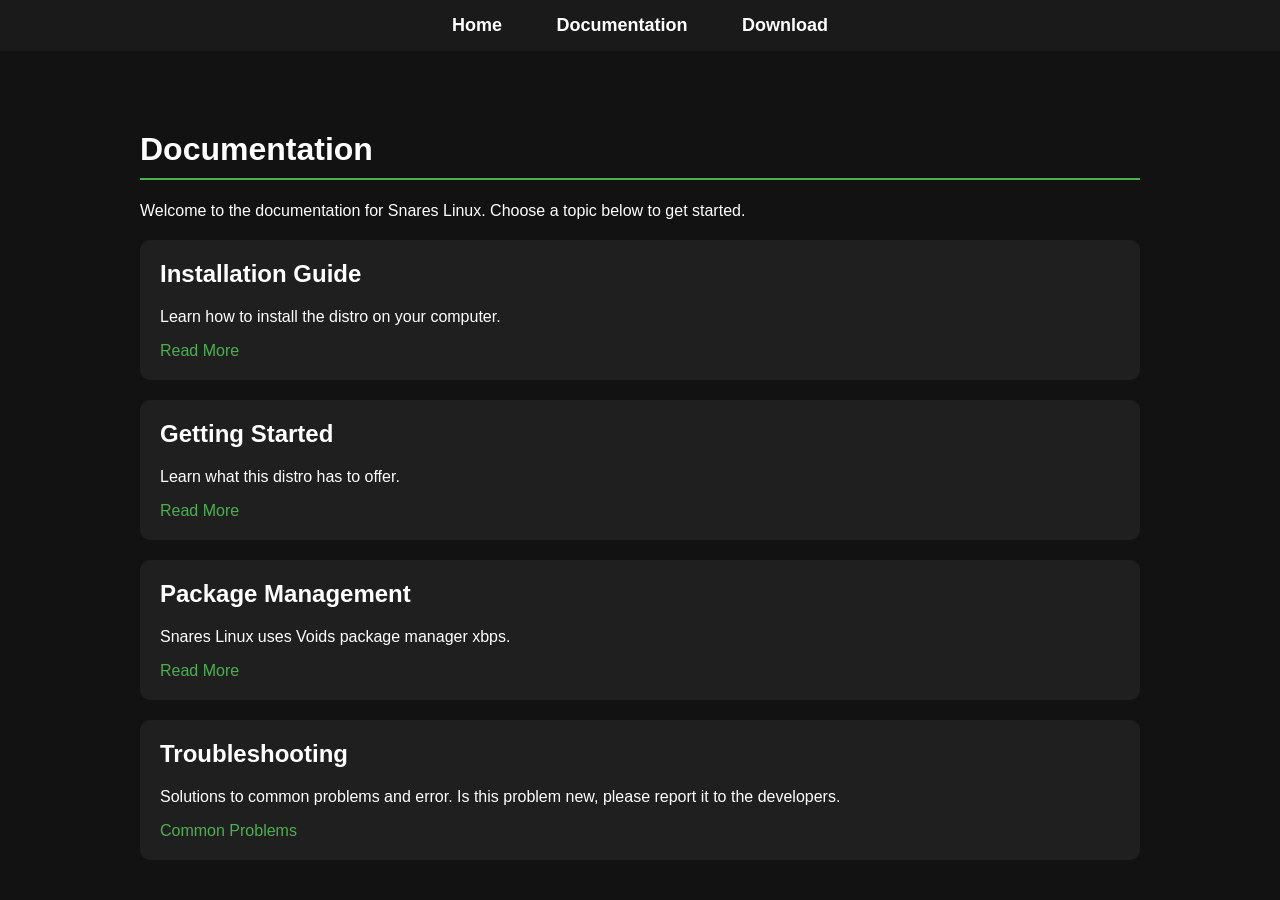
==== documentation.html @ 0bc43b1f "Add documentation.html for Snares Linux This file contains the HTML structure and styling for the do" ====
<!DOCTYPE html>
<html>
  <head>
    <title>Documentation - Snares Linux</title>

    <style>
      body {
        margin: 0;
        font-family: Arial, sans-serif;
        background-color: #121212;
        color: white;
      }

      .navbar {
        position: fixed;
        top: 0;
        width: 100%;
        background-color: #1a1a1a;
        padding: 15px 0;
        text-align: center;
      }

      .navbar a {
        color: white;
        text-decoration: none;
        margin: 0 25px;
        font-size: 18px;
        font-weight: bold;
      }

      .navbar a:hover {
        color: #4CAF50;
      }

      .content {
        margin-top: 80px;
        padding: 30px;
        max-width: 1000px;
        margin-left: auto;
        margin-right: auto;
      }

      h1 {
        border-bottom: 2px solid #4CAF50;
        padding-bottom: 10px;
      }

      .doc-card {
        background-color: #1f1f1f;
        padding: 20px;
        margin-top: 20px;
        border-radius: 10px;
      }

      .doc-card h2 {
        margin-top: 0;
      }

      .doc-card a {
        color: #4CAF50;
        text-decoration: none;
      }

      .doc-card a:hover {
        text-decorations: underline;
      }
      
    </style>
  </head>

  <body>
    <div class="navbar">
      <a href="index.html">Home</a>
      <a href="documentation.html">Documentation</a>
      <a href="download.html">Download</a>
    </div>

    <div class="content">
      <h1>Documentation</h1>

      <p>
        Welcome to the documentation for Snares Linux.
        Choose a topic below to get started.
      </p>

      <div class="doc-card">
        <h2>Installation Guide</h2>
        <p>Learn how to install the distro on your computer.</p>
        <a href="#">Read More</a>
      </div>

      <div class="doc-card">
        <h2>Getting Started</h2>
        <p>Learn what this distro has to offer.</p>
        <a href="#">Read More</a>
      </div>

      <div class="doc-card">
        <h2>Package Management</h2>
        <p>Snares Linux uses Voids package manager xbps.</p>
        <a href="https://docs.voidlinux.org/xbps/index.html"R>Read More</a>
      </div>

      <div class="doc-card">
        <h2>Troubleshooting</h2>
        <p>Solutions to common problems and error. Is this problem new, please report it to the developers.</p>
        <a href="#">Common Problems</a>
      </div>

    </div>
  </body>
</html>
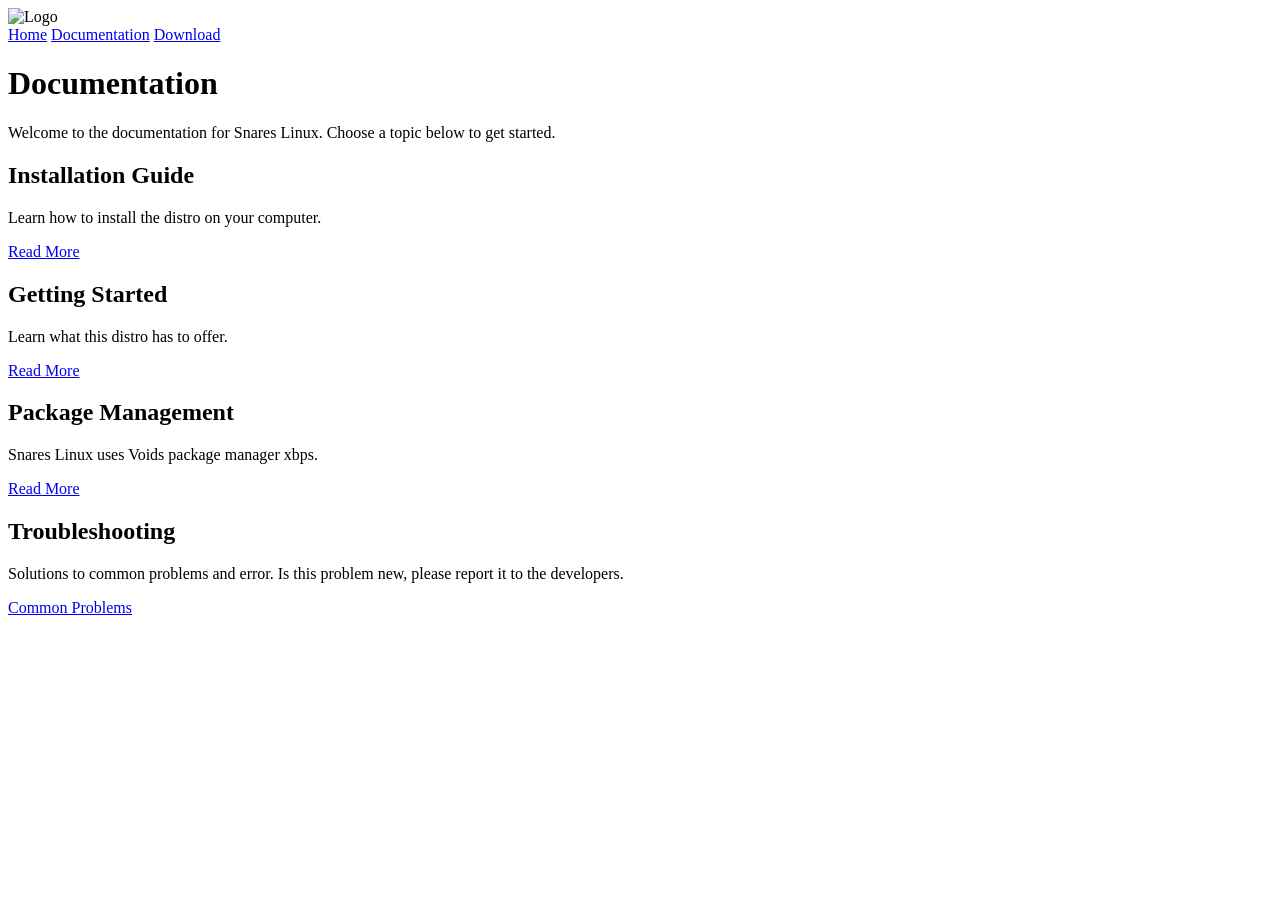
==== commit 09e41a01: "Added info to all pages" ====
--- a/documentation.html
+++ b/documentation.html
@@ -3,76 +3,20 @@
   <head>
     <title>Documentation - Snares Linux</title>
 
-    <style>
-      body {
-        margin: 0;
-        font-family: Arial, sans-serif;
-        background-color: #121212;
-        color: white;
-      }
-
-      .navbar {
-        position: fixed;
-        top: 0;
-        width: 100%;
-        background-color: #1a1a1a;
-        padding: 15px 0;
-        text-align: center;
-      }
-
-      .navbar a {
-        color: white;
-        text-decoration: none;
-        margin: 0 25px;
-        font-size: 18px;
-        font-weight: bold;
-      }
-
-      .navbar a:hover {
-        color: #4CAF50;
-      }
-
-      .content {
-        margin-top: 80px;
-        padding: 30px;
-        max-width: 1000px;
-        margin-left: auto;
-        margin-right: auto;
-      }
-
-      h1 {
-        border-bottom: 2px solid #4CAF50;
-        padding-bottom: 10px;
-      }
-
-      .doc-card {
-        background-color: #1f1f1f;
-        padding: 20px;
-        margin-top: 20px;
-        border-radius: 10px;
-      }
-
-      .doc-card h2 {
-        margin-top: 0;
-      }
-
-      .doc-card a {
-        color: #4CAF50;
-        text-decoration: none;
-      }
-
-      .doc-card a:hover {
-        text-decorations: underline;
-      }
-      
-    </style>
+    <link rel="stylesheet" href="css/style.css">
   </head>
 
   <body>
     <div class="navbar">
+
+      <div class="navbar-left">
+        <img src="images/logo.png" alt="Logo" class="nav-logo">
+      </div>
+
       <a href="index.html">Home</a>
       <a href="documentation.html">Documentation</a>
       <a href="download.html">Download</a>
+
     </div>
 
     <div class="content">
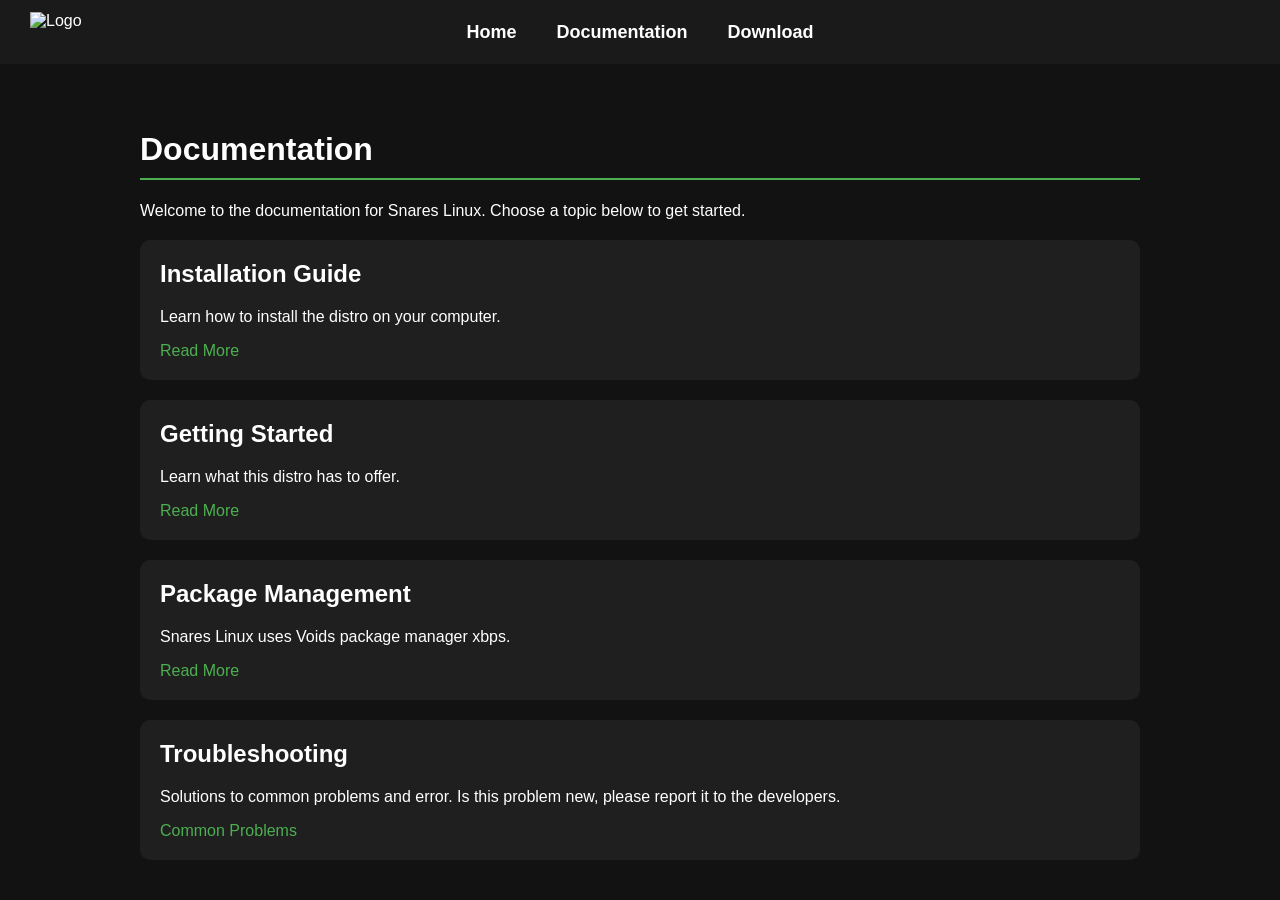
==== commit 73236b0b: "update" ====
--- a/documentation.html
+++ b/documentation.html
@@ -1,56 +1,62 @@
 <!DOCTYPE html>
 <html>
-  <head>
-    <title>Documentation - Snares Linux</title>
 
-    <link rel="stylesheet" href="css/style.css">
-  </head>
+<head>
+  <title>Documentation - Snares Linux</title>
 
-  <body>
-    <div class="navbar">
+  <link rel="stylesheet" href="css/style.css">
+</head>
 
-      <div class="navbar-left">
-        <img src="images/logo.png" alt="Logo" class="nav-logo">
-      </div>
+<body>
+  <div class="navbar">
 
+    <div class="navbar-left">
+      <img src="images/logo.png" alt="Logo" class="nav-logo">
+    </div>
+
+    <div class="navbar-center">
       <a href="index.html">Home</a>
       <a href="documentation.html">Documentation</a>
       <a href="download.html">Download</a>
-
     </div>
 
-    <div class="content">
-      <h1>Documentation</h1>
+    <div class="navbar-right"></div>
 
-      <p>
-        Welcome to the documentation for Snares Linux.
-        Choose a topic below to get started.
-      </p>
+  </div>
 
-      <div class="doc-card">
-        <h2>Installation Guide</h2>
-        <p>Learn how to install the distro on your computer.</p>
-        <a href="#">Read More</a>
-      </div>
+  <div class="content">
+    <h1>Documentation</h1>
 
-      <div class="doc-card">
-        <h2>Getting Started</h2>
-        <p>Learn what this distro has to offer.</p>
-        <a href="#">Read More</a>
-      </div>
+    <p>
+      Welcome to the documentation for Snares Linux.
+      Choose a topic below to get started.
+    </p>
 
-      <div class="doc-card">
-        <h2>Package Management</h2>
-        <p>Snares Linux uses Voids package manager xbps.</p>
-        <a href="https://docs.voidlinux.org/xbps/index.html"R>Read More</a>
-      </div>
+    <div class="doc-card">
+      <h2>Installation Guide</h2>
+      <p>Learn how to install the distro on your computer.</p>
+      <a href="documentation/installation-guide.html">Read More</a>
+    </div>
 
-      <div class="doc-card">
-        <h2>Troubleshooting</h2>
-        <p>Solutions to common problems and error. Is this problem new, please report it to the developers.</p>
-        <a href="#">Common Problems</a>
-      </div>
+    <div class="doc-card">
+      <h2>Getting Started</h2>
+      <p>Learn what this distro has to offer.</p>
+      <a href="documentation/getting-started.html">Read More</a>
+    </div>
 
+    <div class="doc-card">
+      <h2>Package Management</h2>
+      <p>Snares Linux uses Voids package manager xbps.</p>
+      <a href="https://docs.voidlinux.org/xbps/index.html" R>Read More</a>
     </div>
-  </body>
-</html>
+
+    <div class="doc-card">
+      <h2>Troubleshooting</h2>
+      <p>Solutions to common problems and error. Is this problem new, please report it to the developers.</p>
+      <a href="documentation/common-problems.html">Common Problems</a>
+    </div>
+
+  </div>
+</body>
+
+</html>
--- a/css/style.css
+++ b/css/style.css
@@ -0,0 +1,152 @@
+:root {
+    --background: #121212;
+    --surface: #1f1f1f;
+    --navbar: #1a1a1a;
+
+    --text: #ffffff;
+    --text-secondary: #b0b0b0;
+
+    --accent: #4CAF50;
+    --accent-hover: #66bb6a;
+
+    --radius: 10px;
+    --transition: 0.2s ease;
+}
+
+body {
+    margin: 0;
+    font-family: Arial, sans-serif;
+    background-color: var(--background);
+    color: var(--text);
+}
+
+.navbar {
+    position: fixed;
+    top: 0;
+    width: 100%;
+    background-color: var(--navbar);
+
+    display: grid;
+    grid-template-columns: 1fr auto 1fr;
+    align-items: center;
+
+    padding: 12px 30px;
+    z-index: 1000;
+    box-sizing: border-box;
+}
+
+.navbar-left {
+    display: flex;
+    align-items: center;
+}
+
+.nav-logo {
+    height: 40px;
+}
+
+.navbar-center {
+    display: flex;
+    justify-content: center;
+    gap: 40px;
+}
+
+.navbar-center a {
+    color: white;
+    text-decoration: none;
+    font-size: 18px;
+    font-weight: bold;
+    transition: color var(--transition);
+}
+
+.navbar-center a:hover {
+    color: var(--accent);
+}
+
+.navbar-right {
+    display: flex;
+    justify-content: flex-end;
+}
+
+.content {
+    margin-top: 80px;
+    padding: 30px;
+    max-width: 1000px;
+    margin-left: auto;
+    margin-right: auto;
+}
+
+h1 {
+    border-bottom: 2px solid var(--accent);
+    padding-bottom: 10px;
+}
+
+/* CARDS */
+.doc-card {
+    background-color: var(--surface);
+    padding: 20px;
+    margin-top: 20px;
+    border-radius: var(--radius);
+}
+
+.doc-card h2 {
+    margin-top: 0;
+}
+
+.doc-card a {
+    color: var(--accent);
+    text-decoration: none;
+}
+
+.doc-card a:hover {
+    text-decoration: underline;
+}
+
+.hero {
+    text-align: center;
+    padding: 100px 20px;
+}
+
+.hero-logo {
+    width: 180px;
+    height: auto;
+    margin-bottom: 20px;
+}
+
+.hero p {
+    font-size: 1.3rem;
+    color: var(--text-secondary);
+}
+
+.download-button {
+    display: inline-block;
+    margin-top: 25px;
+    padding: 14px 32px;
+    background: var(--accent);
+    color: white;
+    text-decoration: none;
+    border-radius: var(--radius);
+    font-weight: bold;
+    transition: var(--transition);
+}
+
+.download-button:hover {
+    background: var(--accent-hover);
+}
+
+.features {
+    display: flex;
+    gap: 20px;
+    justify-content: center;
+    flex-wrap: wrap;
+}
+
+.feature-card {
+    background: var(--surface);
+    padding: 25px;
+    border-radius: var(--radius);
+    width: 250px;
+}
+
+.feature-card h3 {
+    margin-top: 0;
+}
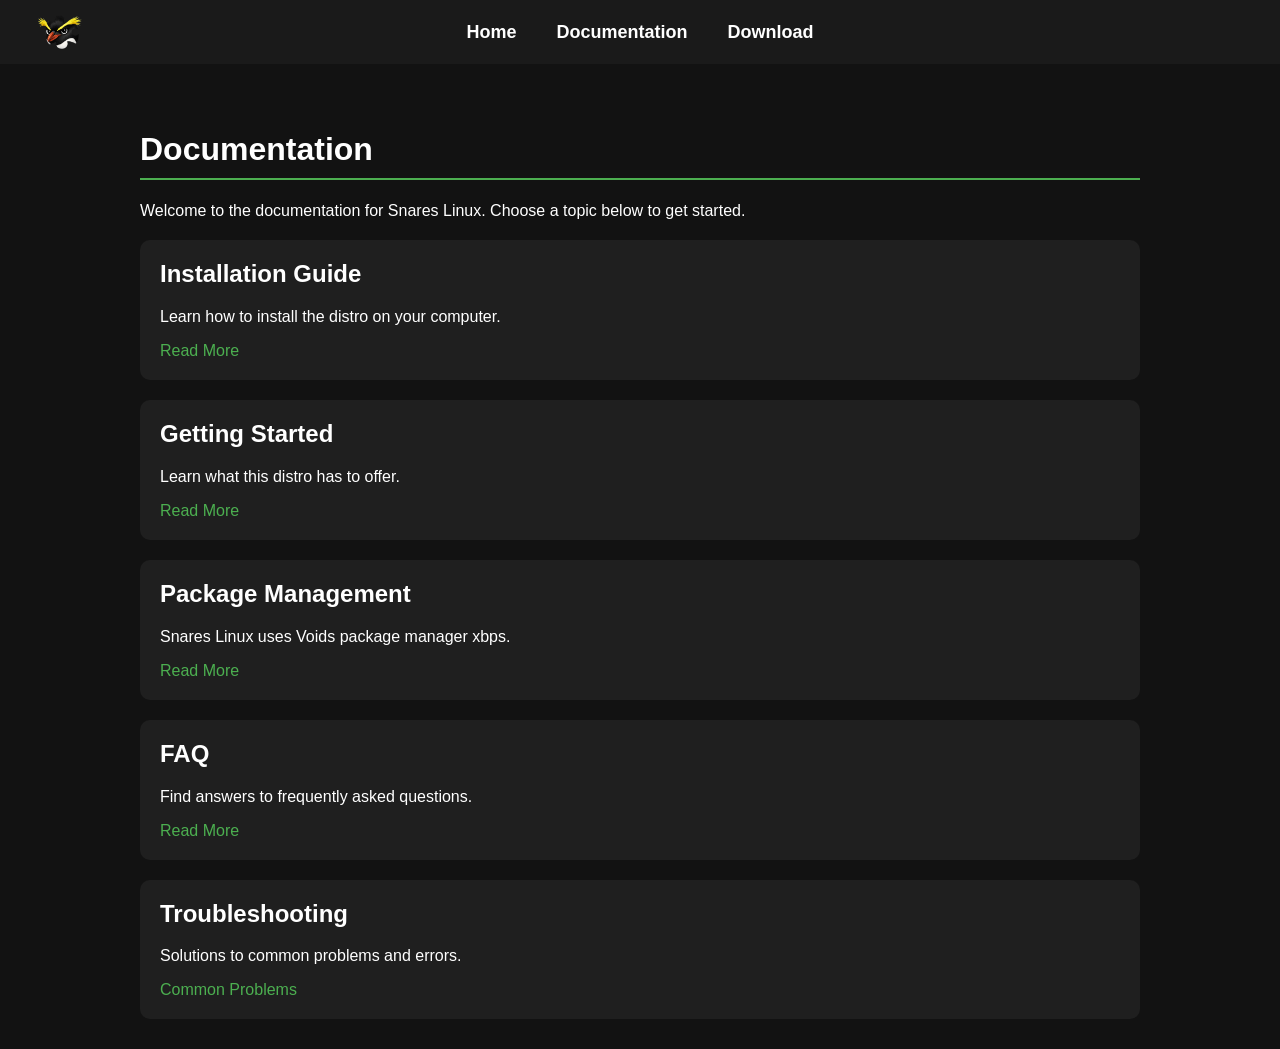
==== commit daf238ad: "Updated FAQ" ====
--- a/documentation.html
+++ b/documentation.html
@@ -2,61 +2,67 @@
 <html>
 
 <head>
-  <title>Documentation - Snares Linux</title>
+    <title>Documentation - Snares Linux</title>
 
-  <link rel="stylesheet" href="css/style.css">
+    <link rel="stylesheet" href="css/style.css">
 </head>
 
 <body>
-  <div class="navbar">
+    <div class="navbar">
 
-    <div class="navbar-left">
-      <img src="images/logo.png" alt="Logo" class="nav-logo">
+        <div class="navbar-left">
+            <img src="images/logo.png" alt="Logo" class="nav-logo">
+        </div>
+
+        <div class="navbar-center">
+            <a href="index.html">Home</a>
+            <a href="documentation.html">Documentation</a>
+            <a href="download.html">Download</a>
+        </div>
+
+        <div class="navbar-right"></div>
+
     </div>
 
-    <div class="navbar-center">
-      <a href="index.html">Home</a>
-      <a href="documentation.html">Documentation</a>
-      <a href="download.html">Download</a>
+    <div class="content">
+        <h1>Documentation</h1>
+
+        <p>
+            Welcome to the documentation for Snares Linux.
+            Choose a topic below to get started.
+        </p>
+
+        <div class="doc-card">
+            <h2>Installation Guide</h2>
+            <p>Learn how to install the distro on your computer.</p>
+            <a href="documentation/installation-guide.html">Read More</a>
+        </div>
+
+        <div class="doc-card">
+            <h2>Getting Started</h2>
+            <p>Learn what this distro has to offer.</p>
+            <a href="documentation/getting-started.html">Read More</a>
+        </div>
+
+        <div class="doc-card">
+            <h2>Package Management</h2>
+            <p>Snares Linux uses Voids package manager xbps.</p>
+            <a href="https://docs.voidlinux.org/xbps/index.html" R>Read More</a>
+        </div>
+
+        <div class="doc-card">
+            <h2>FAQ</h2>
+            <p>Find answers to frequently asked questions.</p>
+            <a href="documentation/faq.html">Read More</a>
+        </div>
+
+        <div class="doc-card">
+            <h2>Troubleshooting</h2>
+            <p>Solutions to common problems and errors.</p>
+            <a href="documentation/common-problems.html">Common Problems</a>
+        </div>
+
     </div>
-
-    <div class="navbar-right"></div>
-
-  </div>
-
-  <div class="content">
-    <h1>Documentation</h1>
-
-    <p>
-      Welcome to the documentation for Snares Linux.
-      Choose a topic below to get started.
-    </p>
-
-    <div class="doc-card">
-      <h2>Installation Guide</h2>
-      <p>Learn how to install the distro on your computer.</p>
-      <a href="documentation/installation-guide.html">Read More</a>
-    </div>
-
-    <div class="doc-card">
-      <h2>Getting Started</h2>
-      <p>Learn what this distro has to offer.</p>
-      <a href="documentation/getting-started.html">Read More</a>
-    </div>
-
-    <div class="doc-card">
-      <h2>Package Management</h2>
-      <p>Snares Linux uses Voids package manager xbps.</p>
-      <a href="https://docs.voidlinux.org/xbps/index.html" R>Read More</a>
-    </div>
-
-    <div class="doc-card">
-      <h2>Troubleshooting</h2>
-      <p>Solutions to common problems and error. Is this problem new, please report it to the developers.</p>
-      <a href="documentation/common-problems.html">Common Problems</a>
-    </div>
-
-  </div>
 </body>
 
 </html>
--- a/css/style.css
+++ b/css/style.css
@@ -149,4 +149,69 @@
 
 .feature-card h3 {
     margin-top: 0;
+}
+
+input, textarea, select {
+    background-color: var(--surface);
+    color: var(--text);
+    border: 1px solid #333;
+    border-radius: 8px;
+    padding: 10px;
+    outline: none;
+}
+
+input:focus, textarea:focus, select:focus {
+    border-color: var(--accent);
+}
+
+.doc-layout {
+    display: flex;
+    align-items: flex-start;
+}
+
+.doc-sidebar {
+    position: sticky;
+    top: 80px;
+    width: 220px;
+    padding: 20px;
+    height: fit-content;
+}
+
+.folder {
+    margin-bottom: 20px;
+}
+
+.folder p {
+    font-weight: bold;
+    margin-bottom: 8px;
+    color: var(--accent);
+}
+
+.folder a {
+    display: block;
+    color: var(--text-secondary);
+    text-decoration: none;
+    margin: 5px 0;
+    font-size: 14px;
+}
+
+.folder a:hover {
+    color: var(--accent);
+}
+
+.doc-content {
+    flex: 1;
+    padding: 20px;
+}
+
+.doc-section {
+    margin-left: 50px;
+}
+
+.doc-section-title {
+    font-size: 22px;
+    margin-bottom: 15px;
+    padding-left: 10px;
+    border-left: 4px solid var(--accent);
+    color: var(--text);
 }
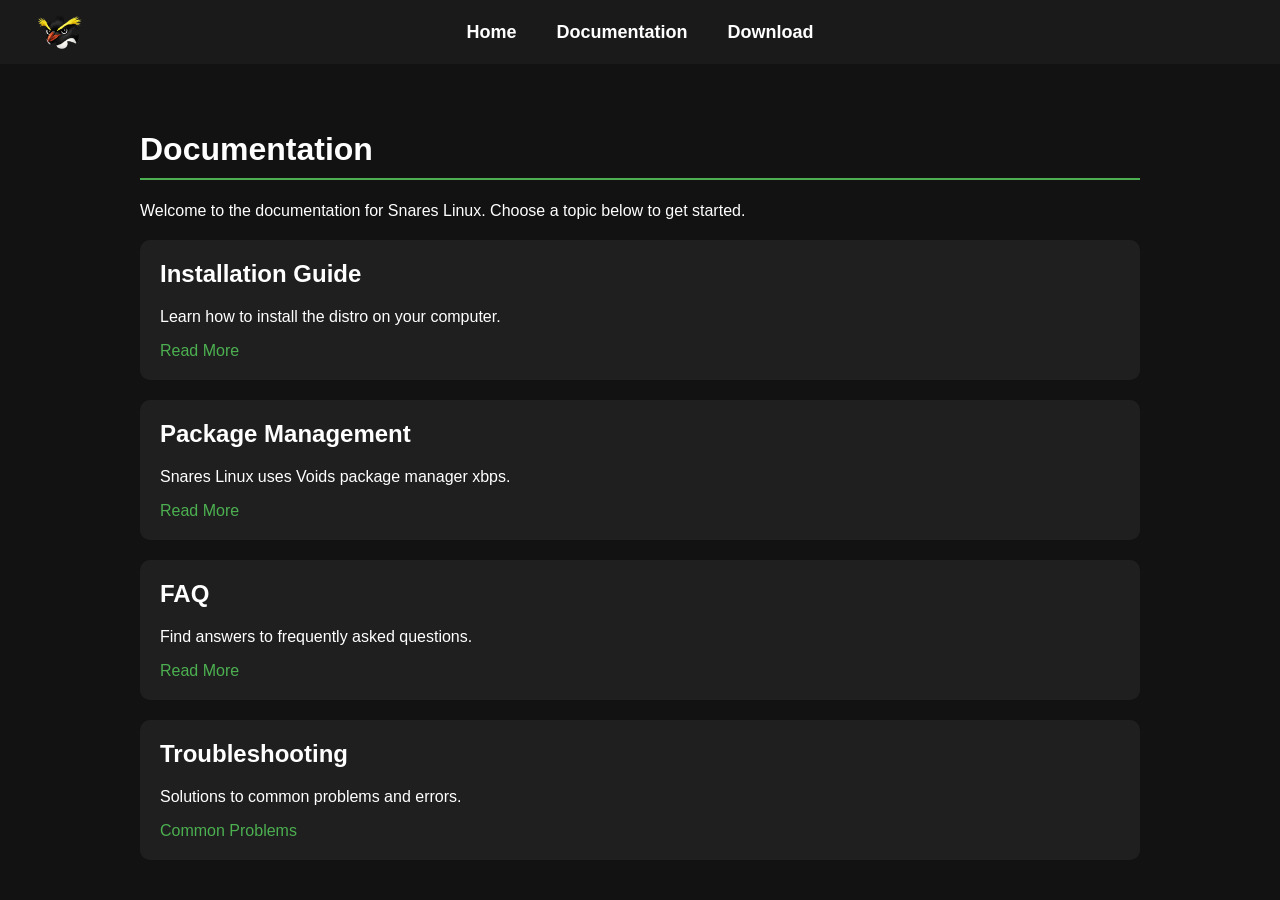
==== commit 87ec2332: "Removed empty getting-started.html" ====
--- a/documentation.html
+++ b/documentation.html
@@ -39,12 +39,6 @@
         </div>
 
         <div class="doc-card">
-            <h2>Getting Started</h2>
-            <p>Learn what this distro has to offer.</p>
-            <a href="documentation/getting-started.html">Read More</a>
-        </div>
-
-        <div class="doc-card">
             <h2>Package Management</h2>
             <p>Snares Linux uses Voids package manager xbps.</p>
             <a href="https://docs.voidlinux.org/xbps/index.html" R>Read More</a>
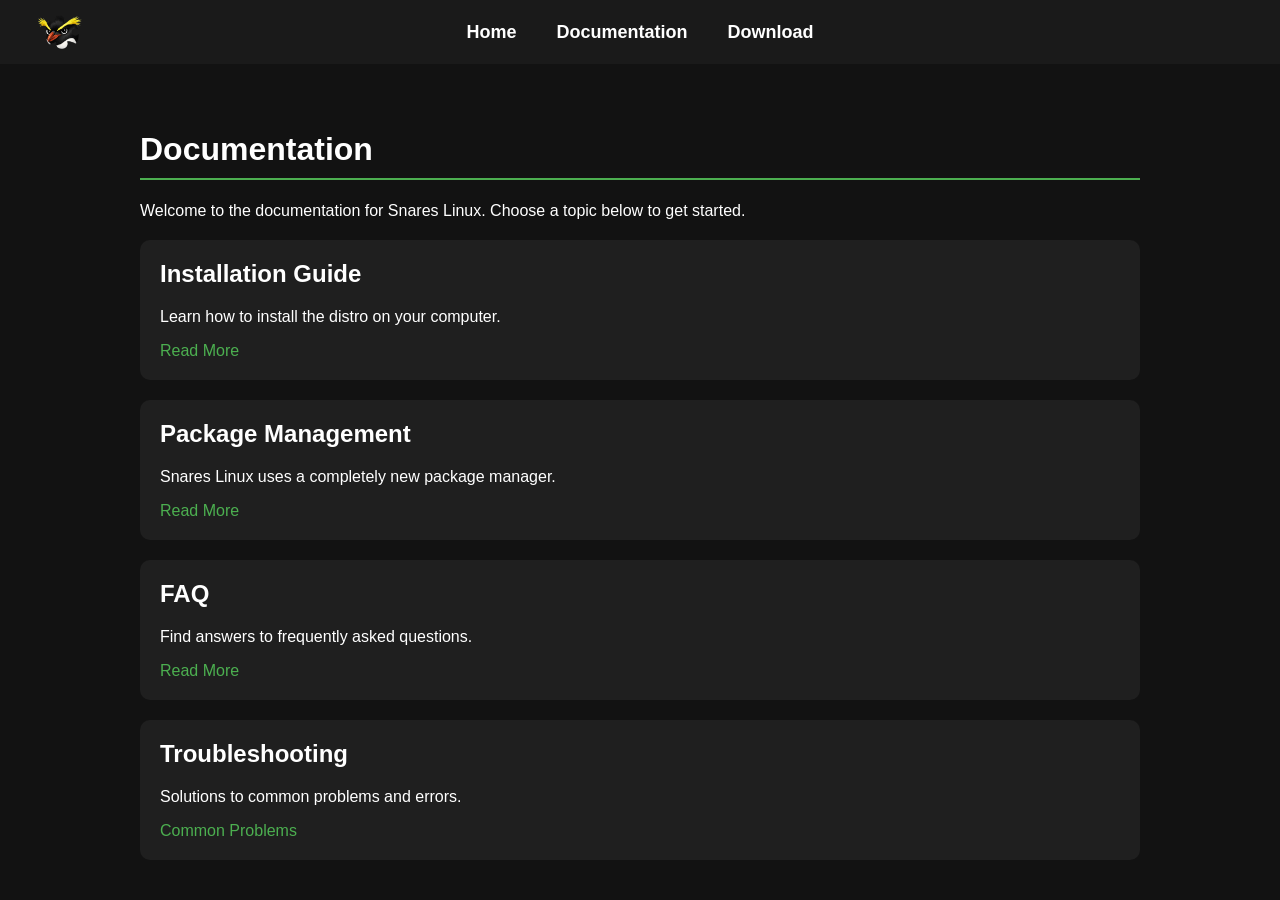
==== commit 0811ccb5: "Updated to new Snares Linux distro" ====
--- a/documentation.html
+++ b/documentation.html
@@ -40,8 +40,8 @@
 
         <div class="doc-card">
             <h2>Package Management</h2>
-            <p>Snares Linux uses Voids package manager xbps.</p>
-            <a href="https://docs.voidlinux.org/xbps/index.html" R>Read More</a>
+            <p>Snares Linux uses a completely new package manager.</p>
+            <a href="documentation/spk.html">Read More</a>
         </div>
 
         <div class="doc-card">
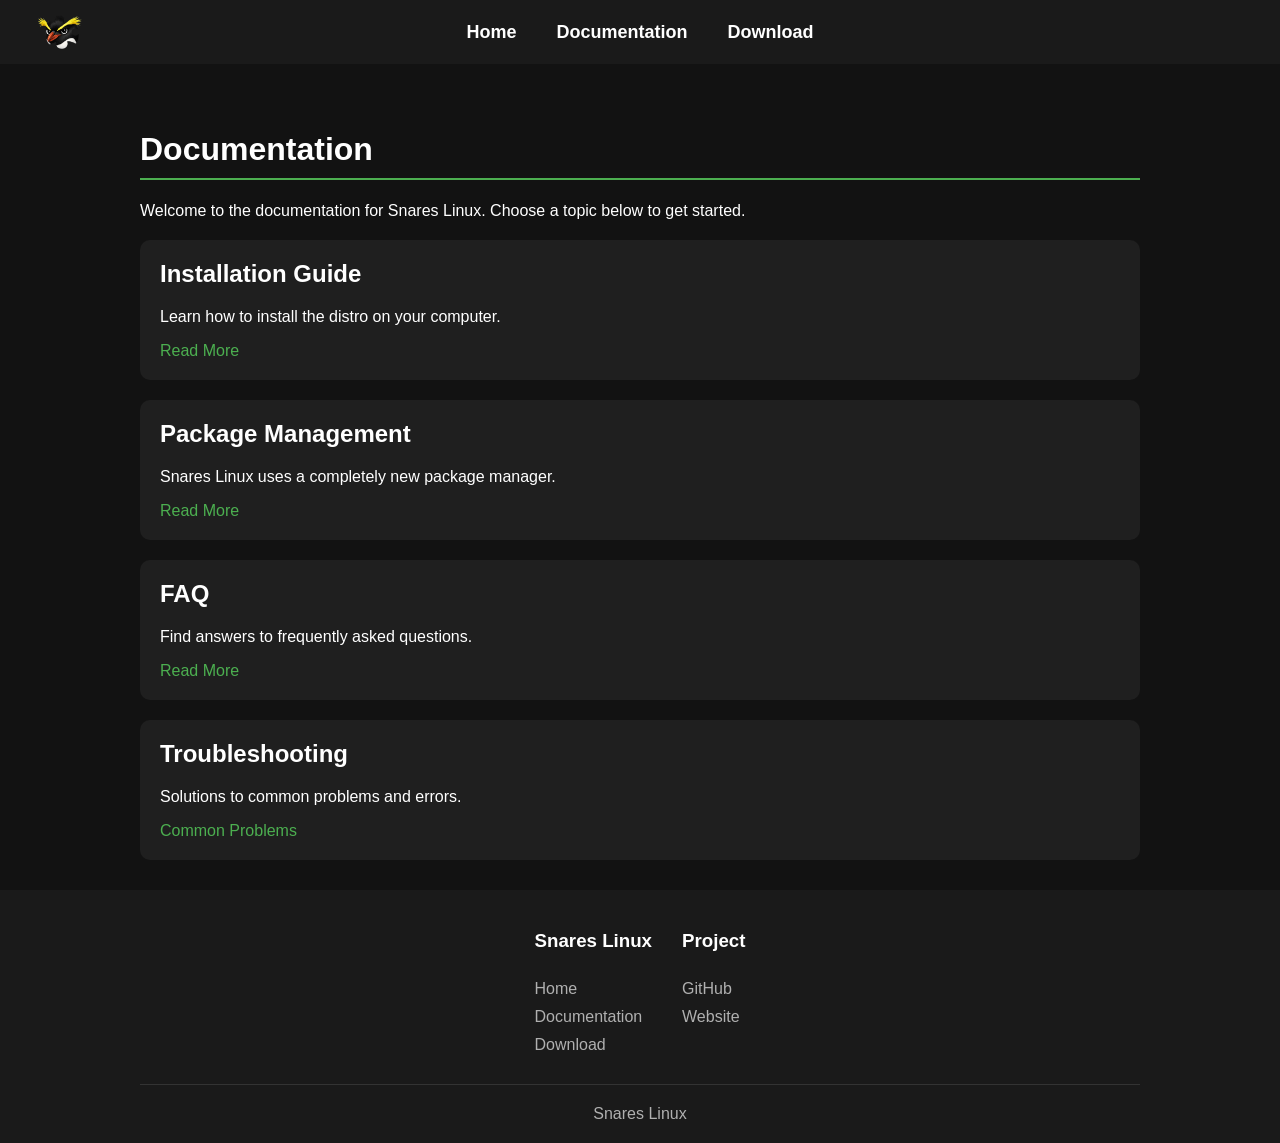
==== commit 26c21ea4: "Added a footer" ====
--- a/documentation.html
+++ b/documentation.html
@@ -57,6 +57,26 @@
         </div>
 
     </div>
+
+    <footer class="footer">
+        <div class="footer-links">
+            <div>
+                <h3>Snares Linux</h3>
+                <a href="index.html">Home</a>
+                <a href="documentation.html">Documentation</a>
+                <a href="download.html">Download</a>
+            </div>
+            <div>
+                <h3>Project</h3>
+                <a href="https://github.com/snareslinux">GitHub</a>
+                <a href="https://snareslinux.github.io">Website</a>
+            </div>
+        </div>
+
+        <p class="footer-bottom">
+            Snares Linux
+        </p>
+    </footer>
 </body>
 
 </html>
--- a/css/style.css
+++ b/css/style.css
@@ -65,6 +65,60 @@
 .navbar-right {
     display: flex;
     justify-content: flex-end;
+}
+
+.footer {
+    background-color: var(--navbar);
+    padding: 40px 30px 20px;
+    color: var(--text);
+}
+
+.footer-links {
+    display: flex;
+    flex-direction: row;
+    justify-content: center;
+    flex-wrap: wrap;
+    gap: 30px;
+    max-width: 1000px;
+    margin: 0 auto;
+}
+
+.footer-links > div {
+    display: flex;
+    flex-direction: column;
+    gap: 10px;
+}
+
+.footer-links h3 {
+    margin-top: 0;
+    margin-bottom: 5;
+}
+
+.footer a {
+    color: var(--text-secondary);
+    text-decoration: none;
+    transition: color var(--transition);
+}
+
+.footer a:hover {
+    color: var(--text-accent);
+}
+
+.footer-bottom {
+    max-width: 1000px;
+    margin: 30px auto 0;
+    padding-top: 20px;
+    border-top: 1px solid #333;
+    color: var(--text-secondary);
+    text-align: center;
+    font-size: 14;
+}
+
+@media (max-width: 600px) {
+    .footer-links {
+        justify-content: flex;
+        gap: 35px;
+    }
 }
 
 .content {
